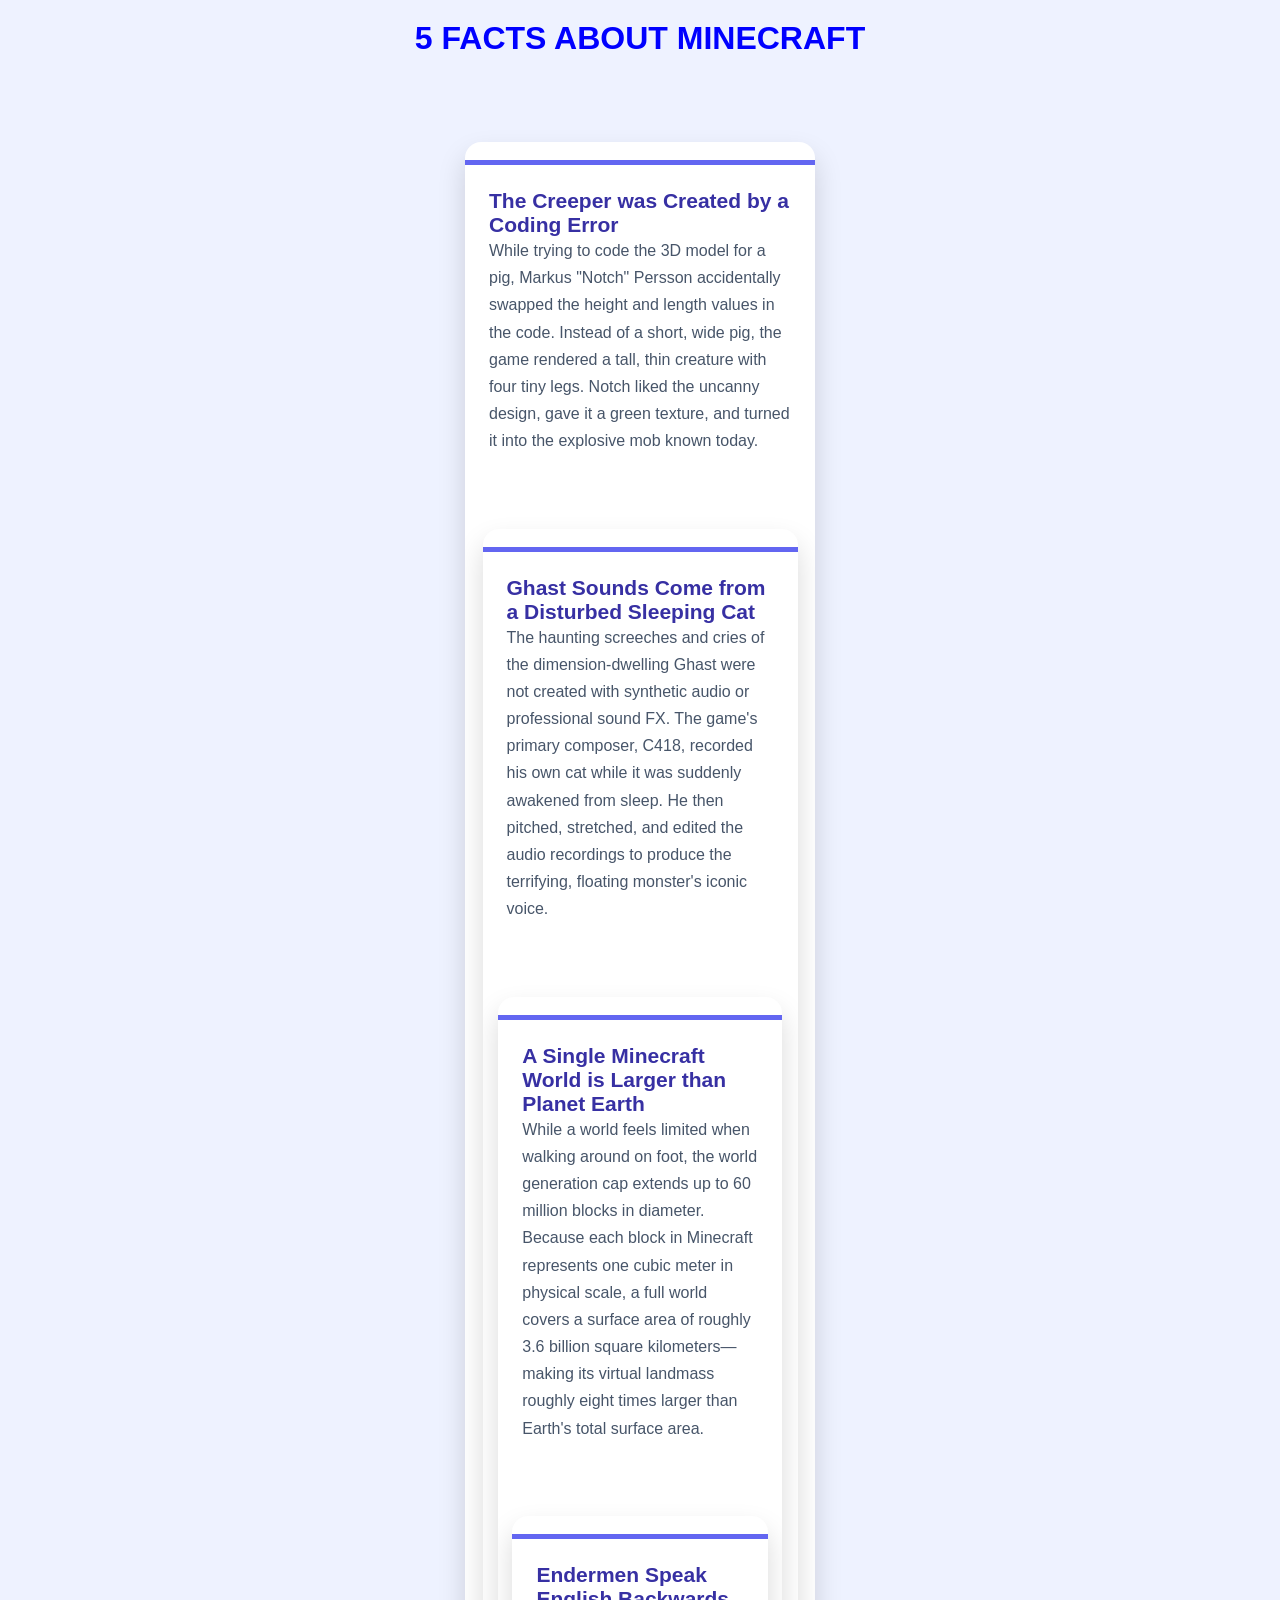
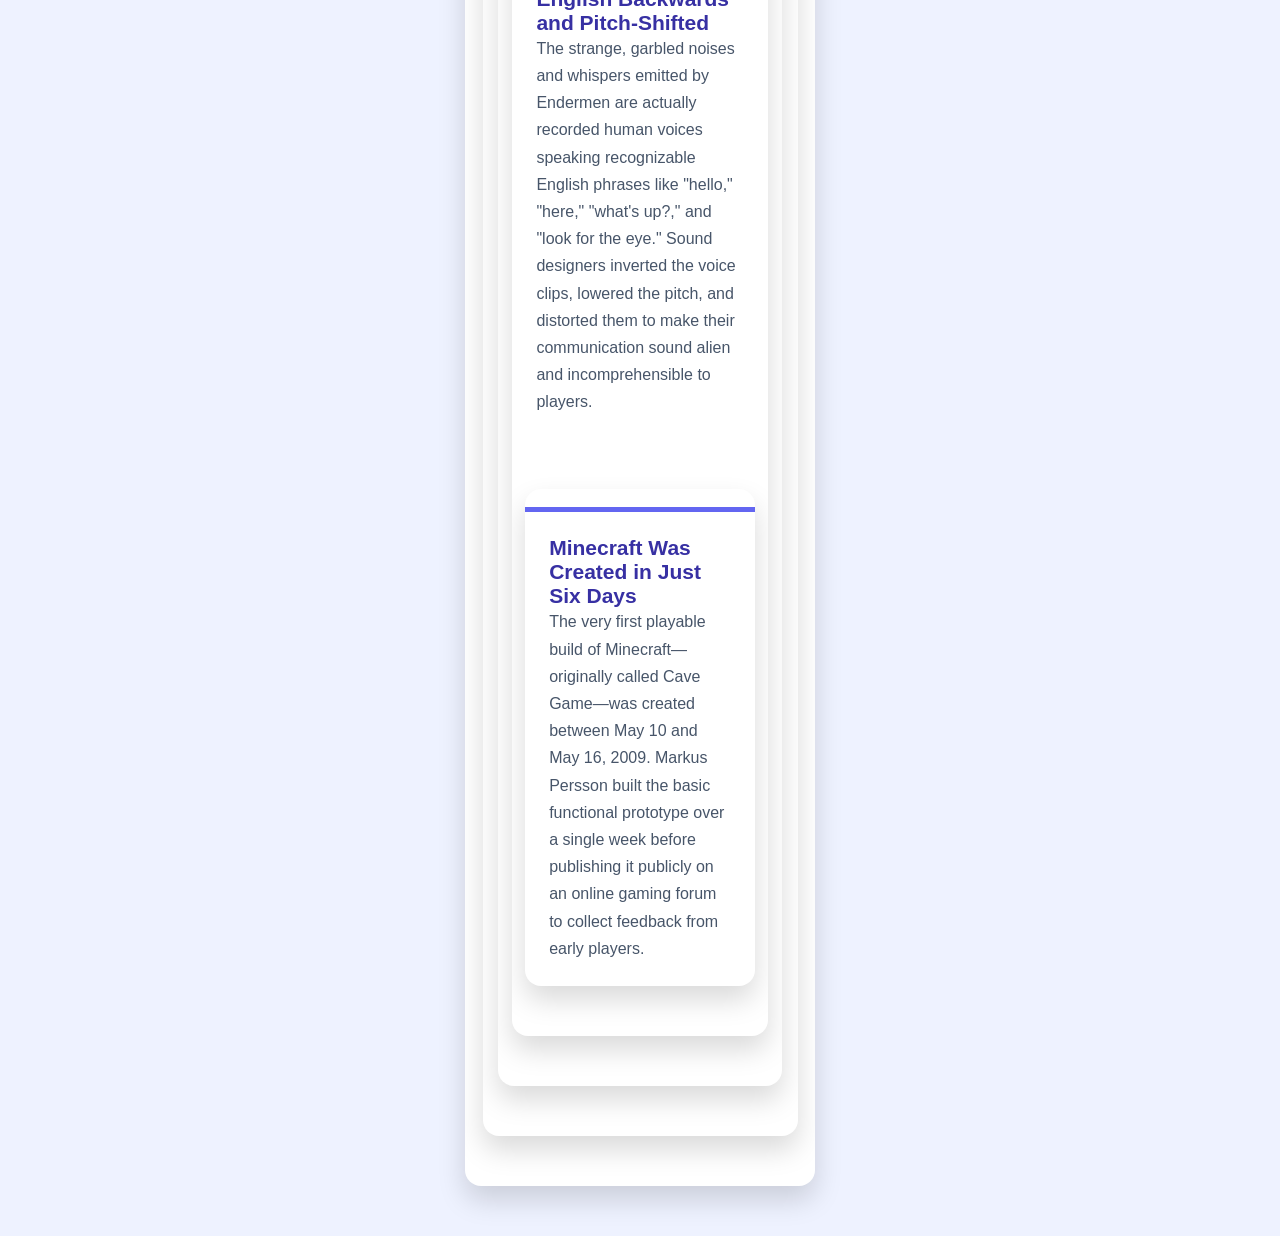
==== fact.html @ 4ccd8e91 "fact html" ====
<!DOCTYPE html>
<html lang="en">
<head>
    <meta charset="UTF-8">
    <meta name="viewport" content="width=device-width, initial-scale=1.0">
    <title>5 Facts About Minecraft</title>
    <link rel="stylesheet" href="fact.css">
</head>
<body>
    <h1>5 FACTS ABOUT MINECRAFT</h1>
<div class="container">
<div class="card">
    <img src="https://encrypted-tbn0.gstatic.com/images?q=tbn:ANd9GcQ7GTbBmcUnzfH84ChG0ZUUVmMrsnqV1AdCQiPbRsFLsQ&s=10" alt="">
    <div class="card-content">
        <h2>The Creeper was Created by a Coding Error</h2>
        <p>While trying to code the 3D model for a pig, Markus "Notch" Persson accidentally swapped the height and length values in the code. Instead of a short, wide pig, the game rendered a tall, thin creature with four tiny legs. Notch liked the uncanny design, gave it a green texture, and turned it into the explosive mob known today.</p>
</div>
<div class="container">
<div class="card">
    <img src="https://encrypted-tbn0.gstatic.com/images?q=tbn:ANd9GcR81F5nvfAmS9pWuDyyCgU_dMnB3On2aGHHmro3ibmsoA&s=10" alt="">
    <div class="card-content">
        <h2>Ghast Sounds Come from a Disturbed Sleeping Cat</h2>
        <p>The haunting screeches and cries of the dimension-dwelling Ghast were not created with synthetic audio or professional sound FX. The game's primary composer, C418, recorded his own cat while it was suddenly awakened from sleep. He then pitched, stretched, and edited the audio recordings to produce the terrifying, floating monster's iconic voice.</p>
</div>
<div class="container">
<div class="card">
    <img src="https://encrypted-tbn0.gstatic.com/images?q=tbn:ANd9GcSkE14rlDScJsth-j2LzbsXQwoXwGTj9DfuBJ_D1Z1aJw&s=10" alt="">
    <div class="card-content">
        <h2>A Single Minecraft World is Larger than Planet Earth</h2>
        <p>While a world feels limited when walking around on foot, the world generation cap extends up to 60 million blocks in diameter. Because each block in Minecraft represents one cubic meter in physical scale, a full world covers a surface area of roughly 3.6 billion square kilometers—making its virtual landmass roughly eight times larger than Earth's total surface area.</p>
</div>
<div class="container">
<div class="card">
    <img src="https://encrypted-tbn0.gstatic.com/images?q=tbn:ANd9GcQ1nLML_0ijklLitdfLiWjfN-Npda-HaqQPCBGFy0z3uA&s=10" alt="">
    <div class="card-content">
        <h2>Endermen Speak English Backwards and Pitch-Shifted</h2>
        <p>The strange, garbled noises and whispers emitted by Endermen are actually recorded human voices speaking recognizable English phrases like "hello," "here," "what's up?," and "look for the eye." Sound designers inverted the voice clips, lowered the pitch, and distorted them to make their communication sound alien and incomprehensible to players.</p>
</div>
<div class="container">
<div class="card">
    <img src="https://encrypted-tbn0.gstatic.com/images?q=tbn:ANd9GcQ-TvEQRMfxI8bbexg_t6GQ1D_aQaTGnjvmCIkCTcmEhw&s=10" alt="">
    <div class="card-content">
        <h2>Minecraft Was Created in Just Six Days</h2>
        <p>The very first playable build of Minecraft—originally called Cave Game—was created between May 10 and May 16, 2009. Markus Persson built the basic functional prototype over a single week before publishing it publicly on an online gaming forum to collect feedback from early players.</p>
</div>

</div>
</body>
</html>
---- fact.css ----
*{
    margin:0;
    padding:0;
    box-sizing:border-box;
}
body {
    font-family: Arial, sans-serif;
    background-color: #eef2ff;
    min-height: 100vh;
}
.container{
    width: 90%;
    max-width: 1200px;
    margin: auto;
    padding: 50px 0;
    display: flex;
    flex-wrap: wrap;
    justify-content: center;
    align-items: stretch;
    gap: 24px;
}
h1 {
    text-align: center;
    margin-bottom: 35px;
    padding-top: 20px;
    color:blue;
}
.card {
    flex-grow: 1;
    flex-shrink: 1;
    flex-basis: 300px;
    max-width: 350px;
    overflow: hidden;
    background: white;
    border-radius: 16px;
    box-shadow: 0 14px 28px rgba(0, 0, 0, 0.15);
}
.card-img   {
    display: block;
    width: 100%;
    height: 190px;
    object-fit: cover;
}
.card-content {
    padding: 24px;
    border-top: 5px solid #6366f1;
}
.card-content h2 {
    margin-botton: 12px;
    color: #3730a3;
    font-size: 21px;
}
.card-content p {
    color: #475569;
    line-height: 1.7;
}
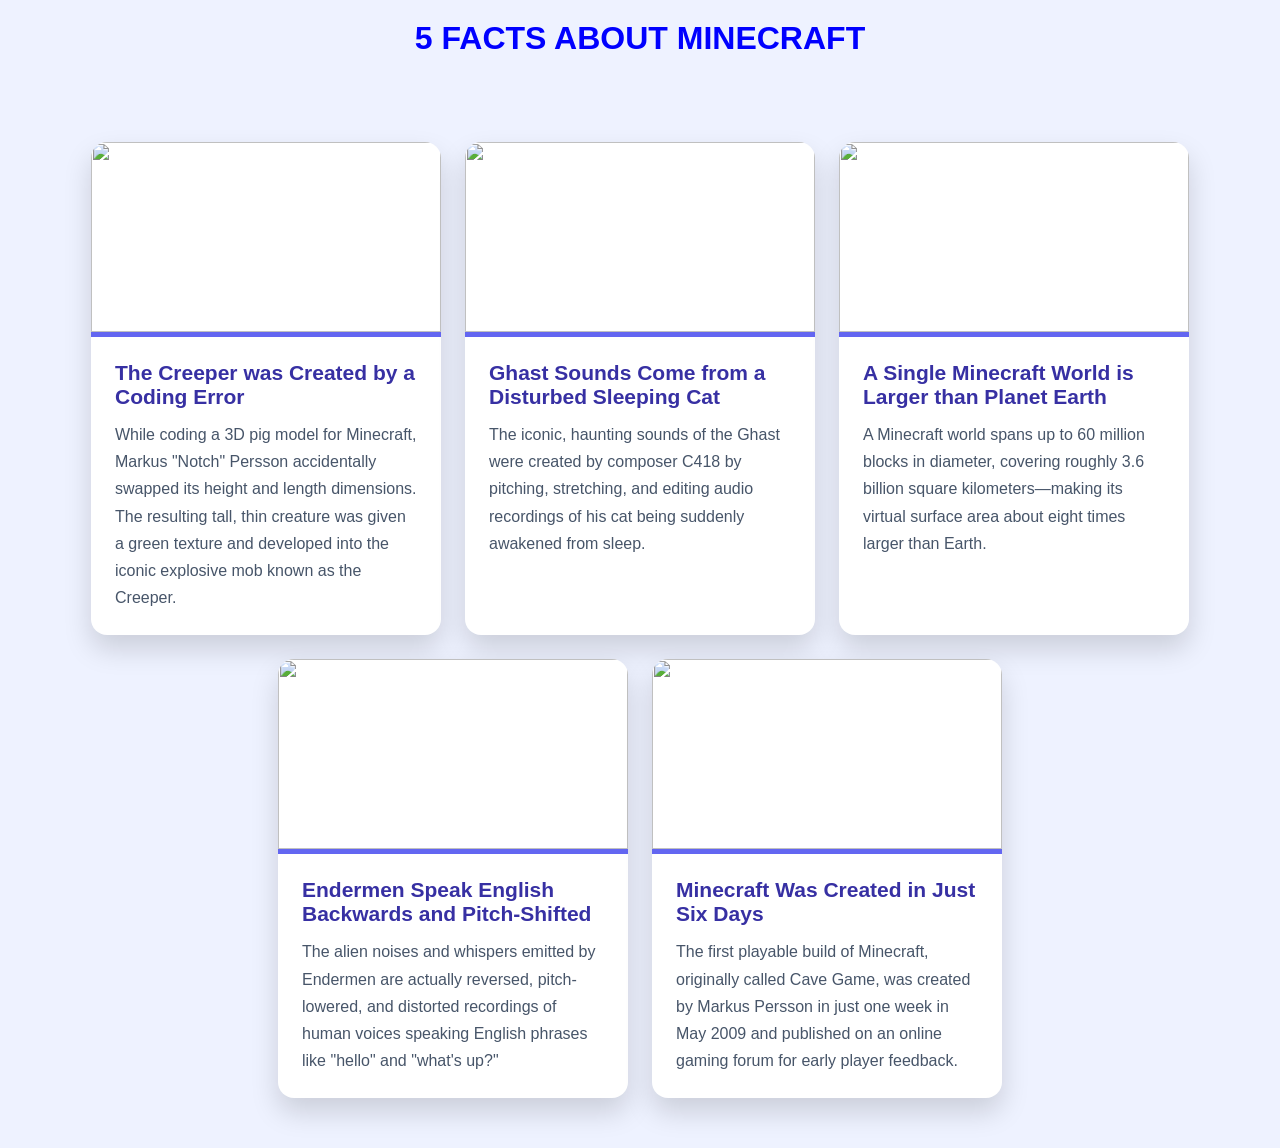
==== commit bfef87e4: "display & flexbox" ====
--- a/fact.html
+++ b/fact.html
@@ -13,36 +13,46 @@
     <img src="https://encrypted-tbn0.gstatic.com/images?q=tbn:ANd9GcQ7GTbBmcUnzfH84ChG0ZUUVmMrsnqV1AdCQiPbRsFLsQ&s=10" alt="">
     <div class="card-content">
         <h2>The Creeper was Created by a Coding Error</h2>
-        <p>While trying to code the 3D model for a pig, Markus "Notch" Persson accidentally swapped the height and length values in the code. Instead of a short, wide pig, the game rendered a tall, thin creature with four tiny legs. Notch liked the uncanny design, gave it a green texture, and turned it into the explosive mob known today.</p>
+        <p>While coding a 3D pig model for Minecraft, Markus "Notch" Persson accidentally swapped its height and length dimensions. The resulting tall, thin creature was given a green texture and developed into the iconic explosive mob known as the Creeper.</p>
 </div>
-<div class="container">
+</div>
+
+
 <div class="card">
     <img src="https://encrypted-tbn0.gstatic.com/images?q=tbn:ANd9GcR81F5nvfAmS9pWuDyyCgU_dMnB3On2aGHHmro3ibmsoA&s=10" alt="">
     <div class="card-content">
         <h2>Ghast Sounds Come from a Disturbed Sleeping Cat</h2>
-        <p>The haunting screeches and cries of the dimension-dwelling Ghast were not created with synthetic audio or professional sound FX. The game's primary composer, C418, recorded his own cat while it was suddenly awakened from sleep. He then pitched, stretched, and edited the audio recordings to produce the terrifying, floating monster's iconic voice.</p>
+        <p>The iconic, haunting sounds of the Ghast were created by composer C418 by pitching, stretching, and editing audio recordings of his cat being suddenly awakened from sleep.</p>
 </div>
-<div class="container">
+</div>
+
+
 <div class="card">
     <img src="https://encrypted-tbn0.gstatic.com/images?q=tbn:ANd9GcSkE14rlDScJsth-j2LzbsXQwoXwGTj9DfuBJ_D1Z1aJw&s=10" alt="">
     <div class="card-content">
         <h2>A Single Minecraft World is Larger than Planet Earth</h2>
-        <p>While a world feels limited when walking around on foot, the world generation cap extends up to 60 million blocks in diameter. Because each block in Minecraft represents one cubic meter in physical scale, a full world covers a surface area of roughly 3.6 billion square kilometers—making its virtual landmass roughly eight times larger than Earth's total surface area.</p>
+        <p>A Minecraft world spans up to 60 million blocks in diameter, covering roughly 3.6 billion square kilometers—making its virtual surface area about eight times larger than Earth.</p>
 </div>
-<div class="container">
+</div>
+
+
 <div class="card">
     <img src="https://encrypted-tbn0.gstatic.com/images?q=tbn:ANd9GcQ1nLML_0ijklLitdfLiWjfN-Npda-HaqQPCBGFy0z3uA&s=10" alt="">
     <div class="card-content">
         <h2>Endermen Speak English Backwards and Pitch-Shifted</h2>
-        <p>The strange, garbled noises and whispers emitted by Endermen are actually recorded human voices speaking recognizable English phrases like "hello," "here," "what's up?," and "look for the eye." Sound designers inverted the voice clips, lowered the pitch, and distorted them to make their communication sound alien and incomprehensible to players.</p>
+        <p>The alien noises and whispers emitted by Endermen are actually reversed, pitch-lowered, and distorted recordings of human voices speaking English phrases like "hello" and "what's up?"</p>
 </div>
-<div class="container">
+</div>
+
+
 <div class="card">
     <img src="https://encrypted-tbn0.gstatic.com/images?q=tbn:ANd9GcQ-TvEQRMfxI8bbexg_t6GQ1D_aQaTGnjvmCIkCTcmEhw&s=10" alt="">
     <div class="card-content">
         <h2>Minecraft Was Created in Just Six Days</h2>
-        <p>The very first playable build of Minecraft—originally called Cave Game—was created between May 10 and May 16, 2009. Markus Persson built the basic functional prototype over a single week before publishing it publicly on an online gaming forum to collect feedback from early players.</p>
+        <p>The first playable build of Minecraft, originally called Cave Game, was created by Markus Persson in just one week in May 2009 and published on an online gaming forum for early player feedback.</p>
 </div>
+</div>
+
 
 </div>
 </body>
--- a/fact.css
+++ b/fact.css
@@ -35,7 +35,7 @@
     border-radius: 16px;
     box-shadow: 0 14px 28px rgba(0, 0, 0, 0.15);
 }
-.card-img   {
+.card img   {
     display: block;
     width: 100%;
     height: 190px;
@@ -46,7 +46,7 @@
     border-top: 5px solid #6366f1;
 }
 .card-content h2 {
-    margin-botton: 12px;
+    margin-bottom: 12px;
     color: #3730a3;
     font-size: 21px;
 }
